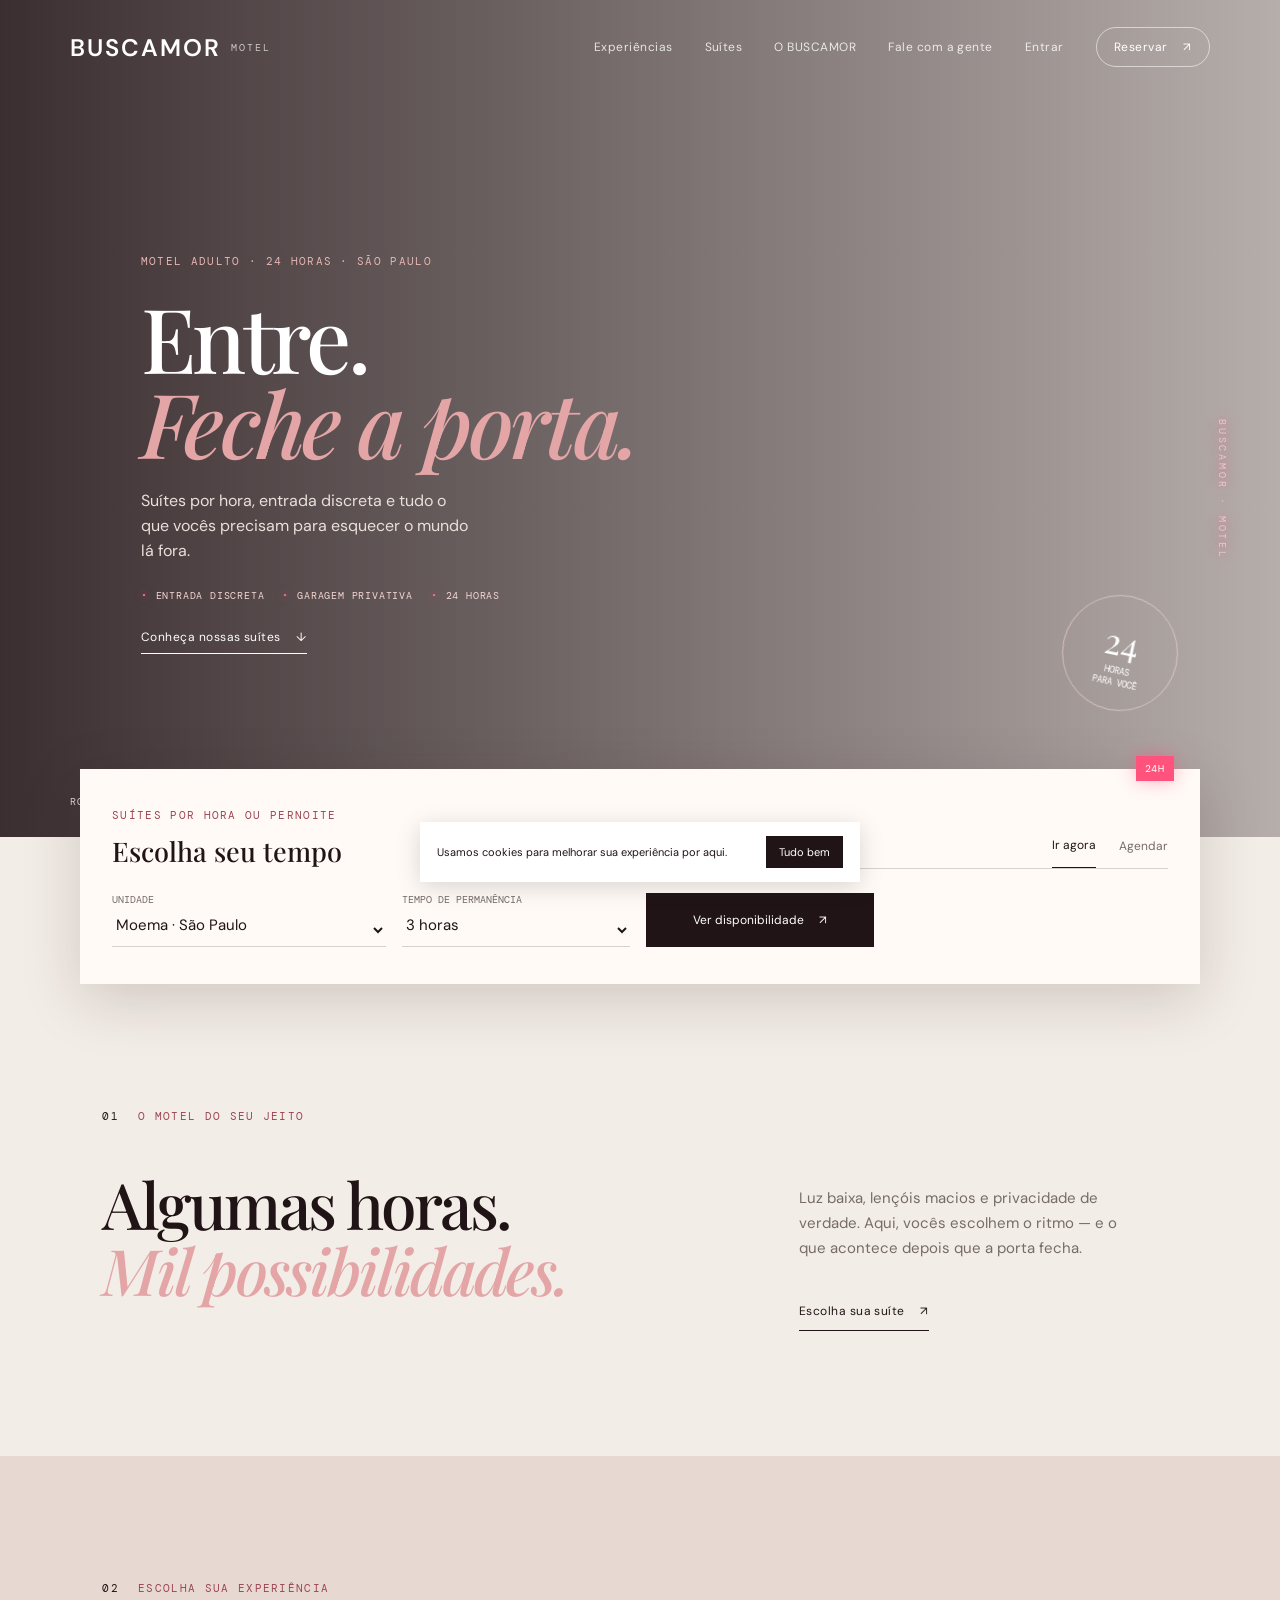
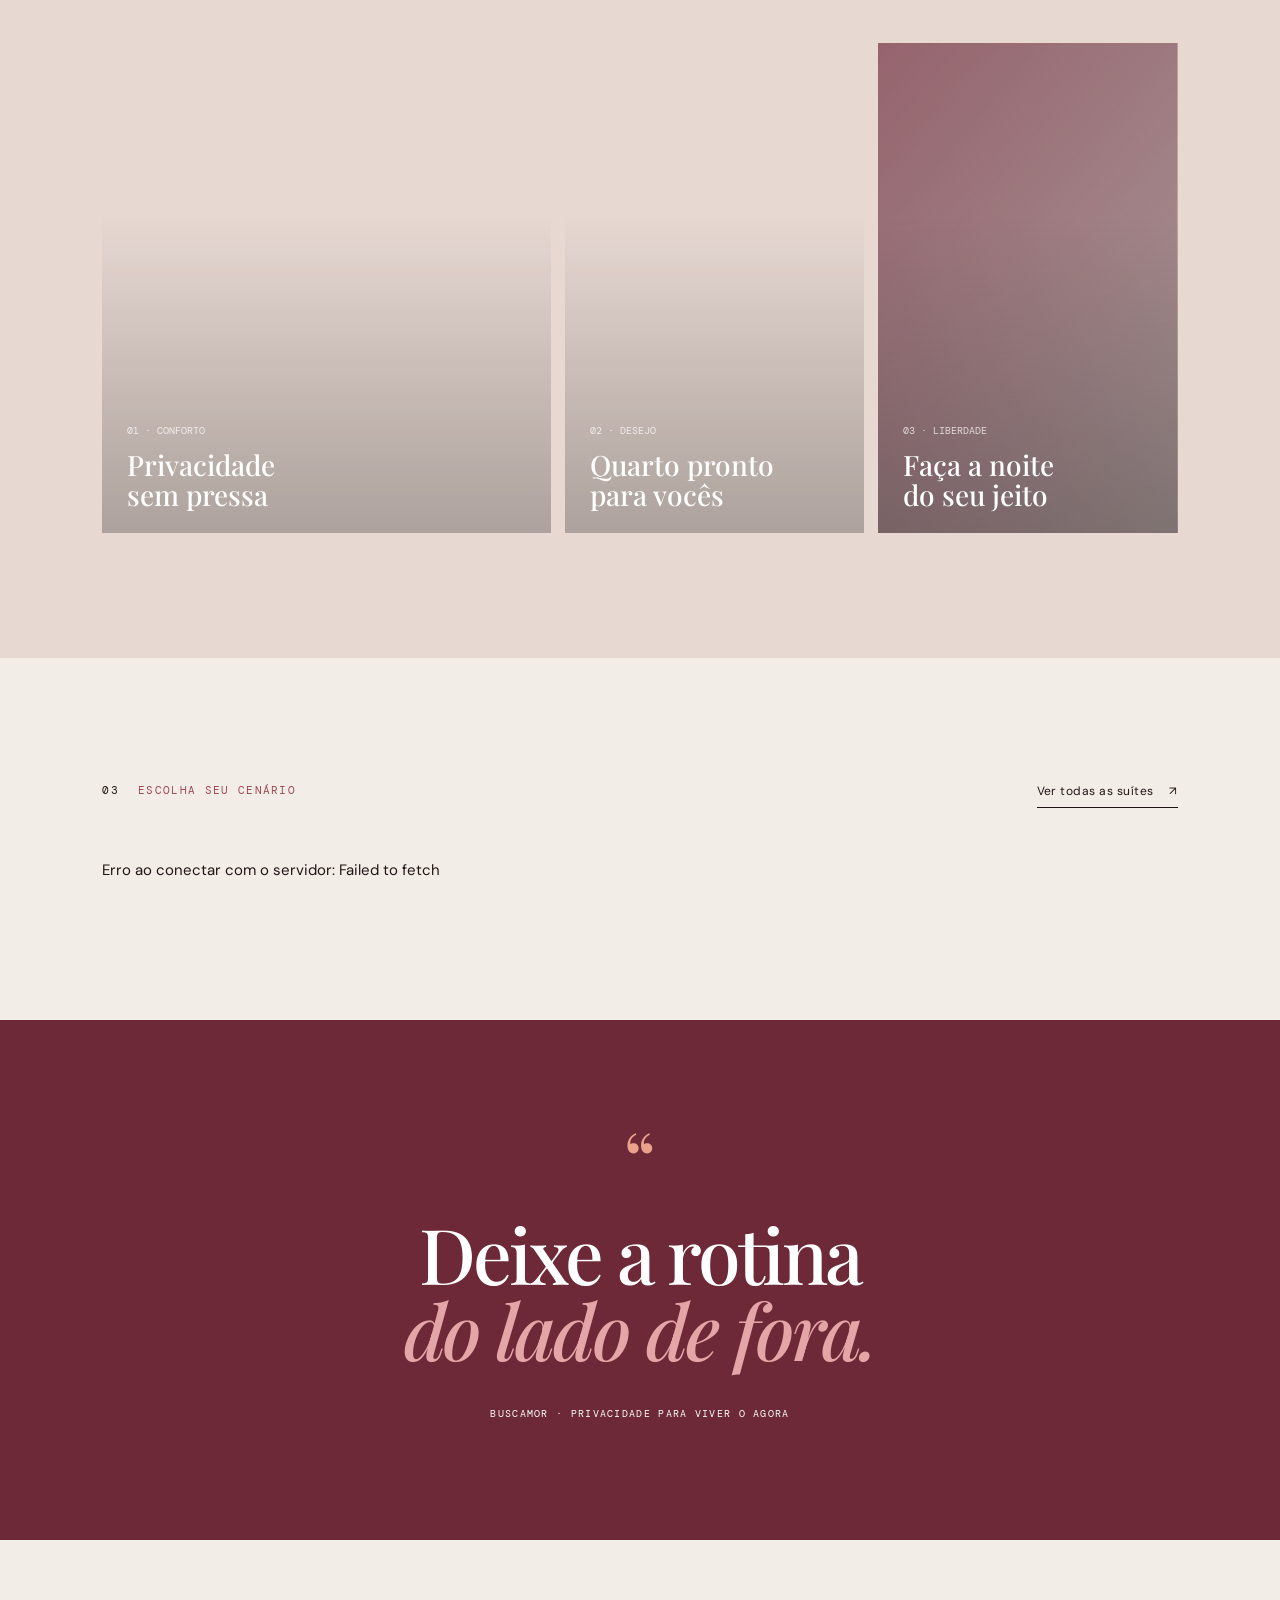
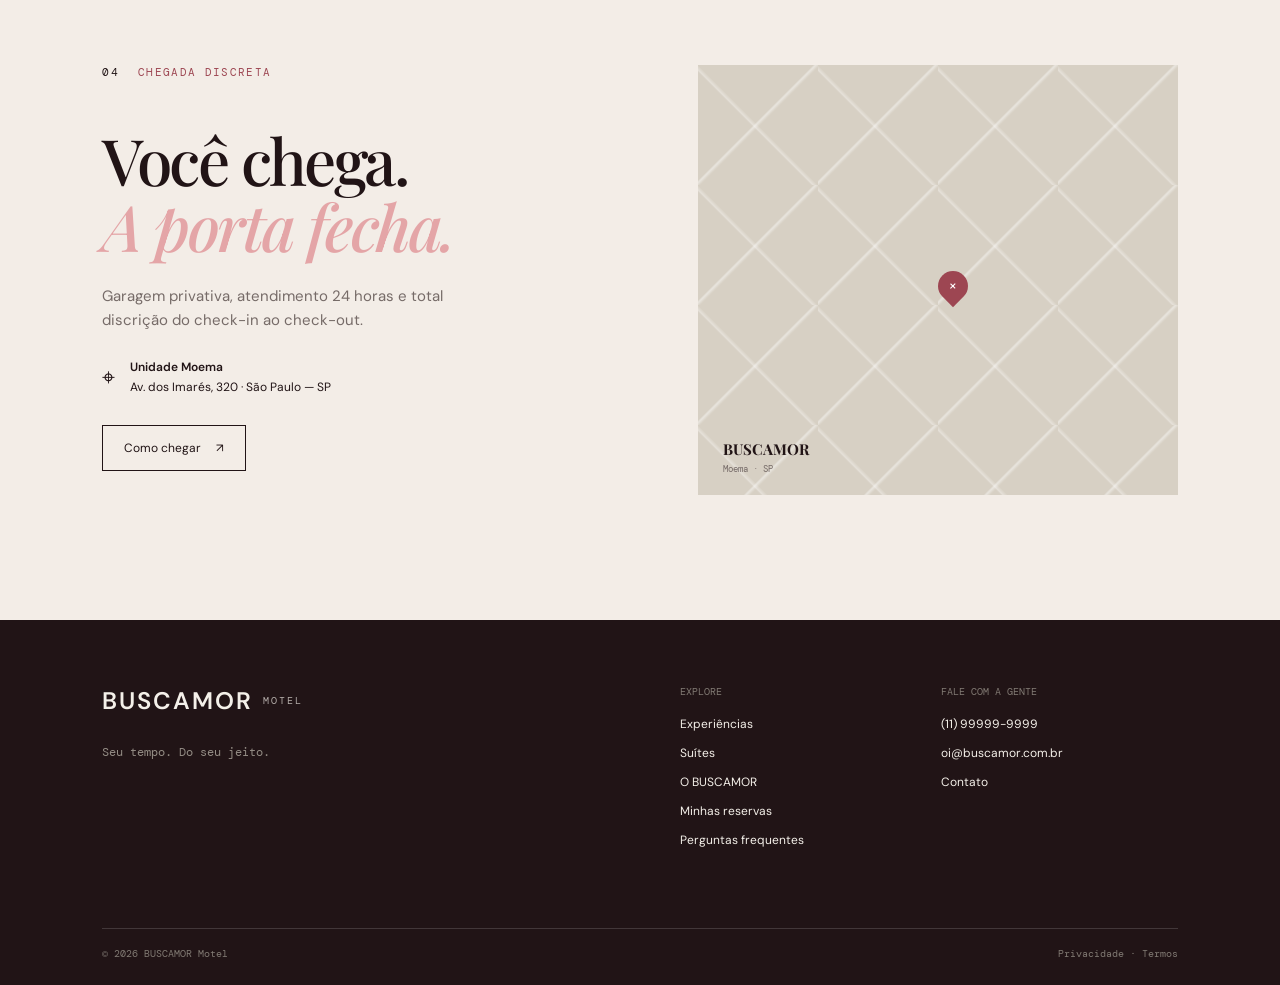
==== home/index.html @ b6597f8b "Organização e alteração no front" ====
<!doctype html>
<html lang="pt-BR">
  <head>
    <meta charset="UTF-8" />
    <meta name="viewport" content="width=device-width, initial-scale=1.0" />
    <meta name="description" content="BUSCAMOR Motel — uma experiência para sair da rotina." />
    <title>BUSCAMOR Motel | Seu tempo, do seu jeito</title>
    <link rel="preconnect" href="https://fonts.googleapis.com" />
    <link rel="preconnect" href="https://fonts.gstatic.com" crossorigin />
    <link href="https://fonts.googleapis.com/css2?family=DM+Mono:wght@400;500&family=DM+Sans:wght@400;500;600;700&family=Playfair+Display:wght@500;600&display=swap" rel="stylesheet" />
    <link rel="stylesheet" href="../shared/global.css" />
    <link rel="stylesheet" href="home.css" />
  </head>
  <body>
    <header class="site-header">
      <a class="brand" href="#inicio" aria-label="BUSCAMOR Motel - início"><span>BUSCAMOR</span><small>MOTEL</small></a>
      <button class="menu-toggle" aria-label="Abrir menu" aria-expanded="false"><span></span><span></span></button>
      <nav class="main-nav" aria-label="Navegação principal">
        <a href="#experiencias">Experiências</a>
        <a href="#suites">Suítes</a>
        <a href="#sobre">O BUSCAMOR</a>
        <a href="#contato">Fale com a gente</a>
        <a href="../account/account.html" id="navAccountLink">Entrar</a>
        <a class="nav-cta" href="#reserva">Reservar <span>↗</span></a>
      </nav>
    </header>

    <main id="inicio">
      <section class="hero">
        <div class="hero-copy">
          <p class="eyebrow">Motel adulto · 24 horas · São Paulo</p>
          <h1>Entre.<br /><em>Feche a porta.</em></h1>
          <p class="hero-description">Suítes por hora, entrada discreta e tudo o que vocês precisam para esquecer o mundo lá fora.</p>
          <div class="hero-perks" aria-label="Diferenciais do motel">
            <span>Entrada discreta</span>
            <span>Garagem privativa</span>
            <span>24 horas</span>
          </div>
          <a class="text-link" href="#suites">Conheça nossas suítes <span>↓</span></a>
        </div>
        <div class="hero-stamp" aria-hidden="true"><span>24</span><small>horas<br />para você</small></div>
        <div class="hero-scroll">Role para explorar <span>↓</span></div>
      </section>

      <section class="booking" id="reserva">
        <div class="booking-heading"><p class="eyebrow">Suítes por hora ou pernoite</p><h2>Escolha seu tempo</h2></div>
        <div class="booking-tabs" role="tablist">
          <button class="booking-tab active" data-mode="now" role="tab">Ir agora</button>
          <button class="booking-tab" data-mode="later" role="tab">Agendar</button>
        </div>
        <form class="booking-form">
          <label class="field"><span>Unidade</span><select name="unit"><option value="moema">Moema · São Paulo</option></select></label>
          <label class="field later-field hidden"><span>Data</span><input name="date" type="date" /></label>
          <label class="field later-field hidden"><span>Horário de chegada</span><input name="arrivalTime" type="time" value="21:00" /></label>
          <label class="field"><span>Tempo de permanência</span><select name="duration"><option value="3-hours">3 horas</option><option value="6-hours">6 horas</option><option value="overnight">Pernoite</option></select></label>
          <button class="button button-dark" type="submit">Ver disponibilidade <span>↗</span></button>
        </form>
        <p class="booking-feedback" aria-live="polite"></p>
      </section>

      <section class="intro section-pad reveal" id="sobre">
        <div class="section-label"><span>01</span><span>O motel do seu jeito</span></div>
        <div class="intro-grid">
          <div><h2>Algumas horas.<br /><em>Mil possibilidades.</em></h2></div>
          <div class="intro-text"><p>Luz baixa, lençóis macios e privacidade de verdade. Aqui, vocês escolhem o ritmo — e o que acontece depois que a porta fecha.</p><a class="text-link" href="#suites">Escolha sua suíte <span>↗</span></a></div>
        </div>
      </section>

      <section class="experiences section-pad reveal" id="experiencias">
        <div class="section-label"><span>02</span><span>Escolha sua experiência</span></div>
        <div class="experience-grid">
          <article class="experience-card experience-card-large"><div class="card-overlay"><span>01 · CONFORTO</span><h3>Privacidade<br />sem pressa</h3></div></article>
          <article class="experience-card experience-card-small"><div class="card-overlay"><span>02 · DESEJO</span><h3>Quarto pronto<br />para vocês</h3></div></article>
          <article class="experience-card experience-card-small card-terracotta"><div class="card-overlay"><span>03 · LIBERDADE</span><h3>Faça a noite<br />do seu jeito</h3></div></article>
        </div>
      </section>

      <section class="suites section-pad reveal" id="suites">
        <div class="suites-top"><div class="section-label"><span>03</span><span>Escolha seu cenário</span></div><a class="text-link" href="../disponibilidade/disponibilidade.html?unit=moema&arrivalTime=21%3A00&duration=3-hours" target="_blank" rel="noopener">Ver todas as suítes <span>↗</span></a></div>
        <div class="suite-grid" id="suiteGrid"></div>
      </section>

      <section class="quote-section reveal"><div class="quote-mark">“</div><blockquote>Deixe a rotina<br /><em>do lado de fora.</em></blockquote><p>BUSCAMOR · PRIVACIDADE PARA VIVER O AGORA</p></section>

      <section class="location section-pad reveal" id="contato">
        <div class="location-copy"><div class="section-label"><span>04</span><span>Chegada discreta</span></div><h2>Você chega.<br /><em>A porta fecha.</em></h2><p>Garagem privativa, atendimento 24 horas e total discrição do check-in ao check-out.</p><div class="address"><span>⌖</span><div><strong>Unidade Moema</strong><br />Av. dos Imarés, 320 · São Paulo — SP</div></div><a class="button button-outline" href="#">Como chegar <span>↗</span></a></div>
        <div class="map-placeholder"><span>+</span><div><b>BUSCAMOR</b><small>Moema · SP</small></div></div>
      </section>
    </main>

    <footer class="footer">
      <div class="footer-brand">
        <a class="brand" href="#inicio">
          <span>BUSCAMOR</span>
          <small>MOTEL</small>
        </a>
        <p>Seu tempo. Do seu jeito.</p>
      </div>
      <div class="footer-links">
        <div>
          <small>Explore</small>
          <a href="#experiencias">Experiências</a>
          <a href="#suites">Suítes</a>
          <a href="#sobre">O BUSCAMOR</a>
          <a href="../minhas-reservas/minhas-reservas.html">Minhas reservas</a>
          <a href="../faq/faq.html">Perguntas frequentes</a>
        </div>
        <div>
          <small>Fale com a gente</small>
          <a href="tel:+5511999999999">(11) 99999-9999</a>
          <a href="mailto:oi@buscamor.com.br">oi@buscamor.com.br</a>
          <a href="../contato/contato.html">Contato</a>
        </div>
      </div>
      <div class="footer-bottom">
        <span>© 2026 BUSCAMOR Motel</span>
        <span>Privacidade · Termos</span>
      </div>
    </footer>
    <div class="cookie-banner" role="dialog" aria-label="Aviso de cookies"><p>Usamos cookies para melhorar sua experiência por aqui.</p><button class="cookie-accept">Tudo bem</button></div>
    <script src="../shared/api.js"></script>
    <script src="home.js"></script>
  </body>
</html>
---- shared/global.css ----
@import url('https://fonts.googleapis.com/css2?family=DM+Mono:wght@400;500&family=DM+Sans:wght@400;500;600;700&family=Playfair+Display:wght@500;600&display=swap');

:root {
  --ink: #211416;
  --paper: #f3ede7;
  --cream: #e7d8d2;
  --orange: #9d4652;
  --muted: #766b68;
  --line: rgba(33, 20, 22, .18);
  --serif: 'Playfair Display', Georgia, serif;
  --sans: 'DM Sans', Arial, sans-serif;
  --mono: 'DM Mono', monospace;
}

* {
  box-sizing: border-box;
}

html {
  scroll-behavior: smooth;
}

body {
  margin: 0;
  background: var(--paper);
  color: var(--ink);
  font-family: var(--sans);
  font-size: 15px;
}

a {
  color: inherit;
  text-decoration: none;
}

button, select, input, textarea {
  font: inherit;
}

.site-header {
  position: absolute;
  z-index: 3;
  top: 0;
  left: 0;
  right: 0;
  display: flex;
  align-items: center;
  justify-content: space-between;
  padding: 27px 5.5vw;
  color: #fff;
}

.brand {
  display: flex;
  align-items: center;
  gap: 10px;
  font-weight: 600;
  letter-spacing: .13em;
}

.brand span {
  font-size: 24px;
}

.brand small {
  font: 10px var(--mono);
  letter-spacing: .2em;
  opacity: .7;
}

.main-nav {
  display: flex;
  align-items: center;
  gap: 32px;
  font-size: 12px;
  letter-spacing: .04em;
}

.main-nav a:not(.nav-cta) {
  opacity: .82;
}

.nav-cta {
  border: 1px solid rgba(255, 255, 255, .55);
  padding: 11px 17px;
  border-radius: 30px;
  transition: background-color .25s ease, color .25s ease;
}

.nav-cta:hover {
  background: #fff;
  color: var(--ink);
}

.nav-cta span, .text-link span, .button span {
  margin-left: 12px;
}

.menu-toggle {
  display: none;
  background: none;
  border: 0;
  color: white;
}

.eyebrow, .section-label {
  font: 11px var(--mono);
  text-transform: uppercase;
  letter-spacing: .12em;
}

.section-label {
  color: var(--orange);
  display: flex;
  gap: 19px;
  align-items: center;
  margin-bottom: 48px;
}

.section-label span:first-child {
  color: var(--ink);
}

.text-link {
  display: inline-block;
  margin-top: 27px;
  border-bottom: 1px solid currentColor;
  padding-bottom: 8px;
  font-size: 12px;
  letter-spacing: .04em;
  transition: color .25s ease, border-color .25s ease;
}

.text-link:hover {
  color: var(--orange);
  border-color: var(--orange);
}

.field {
  display: flex;
  flex-direction: column;
  gap: 8px;
}

.field span {
  font: 10px var(--mono);
  color: var(--muted);
  text-transform: uppercase;
}

.field select, .field input {
  border: 0;
  border-bottom: 1px solid var(--line);
  background: transparent;
  padding: 0 0 10px;
  color: var(--ink);
  outline: 0;
}

.button {
  border: 0;
  padding: 14px 21px;
  cursor: pointer;
  font-size: 12px;
  white-space: nowrap;
  transition: transform .25s ease, background-color .25s ease, box-shadow .25s ease;
}

.button:hover {
  transform: translateY(-3px);
  box-shadow: 0 10px 24px rgba(25, 24, 23, .18);
}

.button-dark {
  background: var(--ink);
  color: #fff;
}

.button-outline {
  display: inline-block;
  border: 1px solid var(--ink);
  margin-top: 27px;
}

.hidden {
  display: none !important;
}

.section-pad {
  padding: 125px 8vw;
}

/* App Shell & Flow Pages */
.app-page {
  min-height: 100vh;
  background: var(--paper);
}

.app-header {
  display: flex;
  align-items: center;
  justify-content: space-between;
  padding: 27px 6vw;
  background: var(--ink);
  color: #fff;
}

.app-header .brand {
  color: #fff;
}

.back-link, .step-label {
  font: 10px var(--mono);
  letter-spacing: .08em;
  text-transform: uppercase;
  opacity: .8;
}

.flow-shell {
  width: min(1120px, 86%);
  margin: 0 auto;
  padding: 90px 0 120px;
}

.compact-flow {
  max-width: 980px;
}

.flow-intro {
  max-width: 570px;
  margin-bottom: 45px;
}

.flow-intro .eyebrow {
  color: var(--orange);
}

.flow-intro h1 {
  font: 500 clamp(48px, 6vw, 78px)/.98 var(--serif);
  letter-spacing: -.05em;
  margin: 20px 0;
}

.flow-intro h1 em {
  color: var(--orange);
  font-weight: 500;
}

.flow-intro > p:last-child {
  color: var(--muted);
  line-height: 1.6;
  max-width: 380px;
}

.flow-columns {
  display: grid;
  grid-template-columns: 1.25fr .75fr;
  gap: 75px;
  align-items: start;
}

.panel-form {
  display: grid;
  gap: 25px;
  background: #fff;
  padding: 36px;
}

.panel-form .button {
  justify-self: start;
  margin-top: 8px;
}

.panel-form .field input,
.panel-form .field select,
.panel-form .field textarea {
  width: 100%;
  padding: 12px 0;
  border: 0;
  border-bottom: 1px solid var(--line);
  background: transparent;
  outline: 0;
  resize: vertical;
}

.check-line {
  display: flex;
  gap: 10px;
  align-items: center;
  font-size: 12px;
  color: var(--muted);
}

.reservation-card {
  background: var(--cream);
  padding: 28px;
}

.reservation-card h2 {
  font: 500 31px var(--serif);
  margin: 15px 0 8px;
}

.reservation-card > p {
  color: var(--muted);
  font-size: 12px;
}

.reservation-card > strong {
  display: block;
  font: 18px var(--mono);
  margin-top: 22px;
}

.mini-image {
  height: 180px;
  background-position: center;
  background-size: cover;
  margin: 18px 0;
}

.reservation-card hr {
  border: 0;
  border-top: 1px solid var(--line);
  margin: 25px 0;
}

.price-row {
  display: flex;
  justify-content: space-between;
  margin: 15px 0;
  font-size: 12px;
  color: var(--muted);
}

.price-row strong {
  color: var(--ink);
  font-family: var(--mono);
}

.price-row.total {
  border-top: 1px solid var(--line);
  padding-top: 18px;
  font-size: 14px;
  color: var(--ink);
}

.form-feedback {
  color: var(--orange);
  font-size: 12px;
}

/* Footer */
.footer {
  background: var(--ink);
  color: #f4f0e9;
  padding: 65px 8vw 25px;
  display: grid;
  grid-template-columns: 1fr 1fr;
  gap: 80px;
}

.footer-brand p {
  color: #948d85;
  font: 12px var(--mono);
  margin-top: 28px;
}

.footer-links {
  display: grid;
  grid-template-columns: 1fr 1fr;
  gap: 25px;
}

.footer-links div {
  display: flex;
  flex-direction: column;
  gap: 13px;
  font-size: 12px;
}

.footer-links small {
  color: #817a73;
  font: 10px var(--mono);
  text-transform: uppercase;
  margin-bottom: 5px;
}

.footer-bottom {
  grid-column: 1/-1;
  border-top: 1px solid rgba(255, 255, 255, .15);
  padding-top: 18px;
  display: flex;
  justify-content: space-between;
  color: #817a73;
  font: 10px var(--mono);
}

/* Reveal Animations */
.reveal {
  opacity: 0;
  transform: translateY(34px);
  transition: opacity .8s ease, transform .8s cubic-bezier(.2, .8, .2, 1);
}

.reveal.is-visible {
  opacity: 1;
  transform: none;
}

@media (prefers-reduced-motion: reduce) {
  html {
    scroll-behavior: auto;
  }
  .reveal {
    animation: none;
    opacity: 1;
    transform: none;
  }
  .button {
    transition: none;
  }
}

@media (max-width: 800px) {
  .site-header {
    padding: 23px 6vw;
  }
  .menu-toggle {
    display: flex;
    flex-direction: column;
    gap: 6px;
    padding: 8px;
  }
  .menu-toggle span {
    width: 24px;
    height: 1px;
    background: #fff;
  }
  .main-nav {
    display: none;
    position: absolute;
    top: 70px;
    left: 6vw;
    right: 6vw;
    background: var(--ink);
    padding: 22px;
    flex-direction: column;
    align-items: flex-start;
    gap: 21px;
  }
  .main-nav.open {
    display: flex;
  }
  .nav-cta {
    width: 100%;
    text-align: center;
  }
  .section-pad {
    padding: 85px 7vw;
  }
  .flow-shell {
    width: 86%;
    padding: 65px 0 80px;
  }
  .app-header {
    padding: 23px 7vw;
  }
  .flow-columns {
    grid-template-columns: 1fr;
    gap: 30px;
  }
  .panel-form {
    padding: 24px;
  }
  .footer {
    grid-template-columns: 1fr;
    gap: 50px;
    padding: 55px 7vw 22px;
  }
  .footer-bottom {
    gap: 15px;
    flex-direction: column;
  }
}

@media (max-width: 480px) {
  .footer-links {
    grid-template-columns: 1fr;
  }
}
---- home/home.css ----
.hero {
  position: relative;
  min-height: 720px;
  height: 93vh;
  background: linear-gradient(90deg, rgba(24, 10, 14, .84), rgba(24, 10, 14, .28)),
    url('https://images.unsplash.com/photo-1618773928121-c32242e63f39?auto=format&fit=crop&w=2200&q=88') center/cover;
  background-position: center var(--hero-offset, center);
  display: flex;
  align-items: center;
  padding: 150px 11vw 90px;
  color: #fff;
}

.hero:before {
  content: 'BUSCAMOR · MOTEL';
  position: absolute;
  top: 50%;
  right: 4vw;
  color: rgba(255, 205, 214, .8);
  font: 10px var(--mono);
  letter-spacing: .28em;
  writing-mode: vertical-rl;
  text-shadow: 0 0 12px rgba(255, 89, 133, .8);
}

.hero-copy {
  max-width: 620px;
  animation: hero-copy-in 1s .15s both cubic-bezier(.2, .8, .2, 1);
}

.hero .eyebrow {
  color: #e7b5b3;
  margin-bottom: 26px;
}

.hero h1 {
  font: 500 clamp(54px, 7vw, 100px)/.95 var(--serif);
  margin: 0 0 25px;
  letter-spacing: -.04em;
}

.hero h1 em, .intro h2 em, .location h2 em, .quote-section em {
  font-weight: 500;
  color: #e4a5a7;
}

.hero-description {
  max-width: 330px;
  font-size: 16px;
  line-height: 1.55;
  color: #e8e1da;
}

.hero-perks {
  display: flex;
  flex-wrap: wrap;
  gap: 9px 18px;
  margin-top: 26px;
  color: #f5d6d4;
  font: 10px var(--mono);
  text-transform: uppercase;
  letter-spacing: .08em;
}

.hero-perks span:before {
  content: '•';
  color: #ff6b91;
  margin-right: 8px;
  text-shadow: 0 0 8px #ff4778;
}

.hero-stamp {
  position: absolute;
  right: 8vw;
  bottom: 15%;
  border: 1px solid rgba(255, 220, 218, .55);
  width: 116px;
  height: 116px;
  border-radius: 50%;
  display: grid;
  place-content: center;
  text-align: center;
  transform: rotate(12deg);
  animation: stamp-in 1s .8s both cubic-bezier(.2, .8, .2, 1);
}

.hero-stamp span {
  font: 35px var(--serif);
}

.hero-stamp small {
  font: 9px var(--mono);
  text-transform: uppercase;
}

.hero-scroll {
  position: absolute;
  bottom: 27px;
  left: 5.5vw;
  font: 10px var(--mono);
  text-transform: uppercase;
  letter-spacing: .1em;
  opacity: .8;
  animation: fade-in 1s 1.1s both;
}

.hero-scroll span {
  margin-left: 17px;
  font-size: 17px;
}

.booking {
  position: relative;
  margin: -68px auto 0;
  z-index: 2;
  width: min(1120px, 89%);
  padding: 28px 32px 22px;
  background: #fffaf6;
  box-shadow: 0 16px 55px rgba(39, 17, 20, .17);
  display: grid;
  grid-template-columns: 1.2fr 1fr;
}

.booking:before {
  content: '24H';
  position: absolute;
  top: -13px;
  right: 26px;
  padding: 6px 9px;
  background: #ff527d;
  color: #fff;
  font: 10px var(--mono);
  letter-spacing: .08em;
  box-shadow: 0 0 18px rgba(255, 82, 125, .45);
}

.booking-heading h2 {
  font: 500 27px var(--serif);
  margin: 9px 0 0;
}

.booking-heading .eyebrow {
  color: var(--orange);
}

.booking-tabs {
  align-self: end;
  display: flex;
  justify-content: flex-end;
  gap: 23px;
  border-bottom: 1px solid var(--line);
  height: 34px;
}

.booking-tab {
  border: 0;
  background: none;
  color: var(--muted);
  font-size: 12px;
  padding: 0 0 12px;
  cursor: pointer;
}

.booking-tab.active {
  color: var(--ink);
  border-bottom: 1px solid var(--ink);
}

.booking-form {
  grid-column: 1/-1;
  display: grid;
  grid-template-columns: 1.2fr 1fr 1fr 1.15fr auto;
  gap: 16px;
  padding-top: 24px;
}

.booking-feedback {
  grid-column: 1/-1;
  margin: 15px 0 0;
  font-size: 12px;
  color: var(--orange);
}

.intro-grid {
  display: grid;
  grid-template-columns: 1.2fr .8fr;
  gap: 10vw;
}

.intro h2, .location h2 {
  font: 500 clamp(39px, 5vw, 68px)/1.03 var(--serif);
  letter-spacing: -.04em;
  margin: 0;
}

.intro-text {
  max-width: 330px;
  align-self: end;
  color: var(--muted);
  line-height: 1.65;
}

.intro-text .text-link {
  color: var(--ink);
}

.experiences {
  background: var(--cream);
}

.experience-grid {
  display: grid;
  grid-template-columns: 1.5fr 1fr 1fr;
  gap: 14px;
  min-height: 490px;
}

.experience-card {
  position: relative;
  min-height: 360px;
  background-size: cover;
  background-position: center;
  overflow: hidden;
  transition: transform .5s cubic-bezier(.2, .8, .2, 1), box-shadow .5s ease;
}

.experience-card:after {
  content: '';
  position: absolute;
  inset: 0;
  background: linear-gradient(180deg, transparent 35%, rgba(0, 0, 0, .5));
  opacity: .5;
  transition: opacity .4s ease;
}

.experience-card:hover {
  transform: translateY(-8px);
  box-shadow: 0 18px 35px rgba(35, 25, 18, .2);
}

.experience-card:hover:after {
  opacity: .85;
}

.experience-card-large {
  background-image: url('https://images.unsplash.com/photo-1618773928121-c32242e63f39?auto=format&fit=crop&w=1000&q=85');
}

.experience-card-small {
  background-image: url('https://images.unsplash.com/photo-1590490360182-c33d57733427?auto=format&fit=crop&w=800&q=85');
}

.card-terracotta {
  background-image: linear-gradient(130deg, rgba(90, 15, 37, .58), rgba(25, 6, 18, .3)),
    url('https://images.unsplash.com/photo-1615874694520-474822394e73?auto=format&fit=crop&w=800&q=85');
}

.card-overlay {
  position: absolute;
  inset: auto 25px 24px;
  color: #fff;
  z-index: 1;
  transition: transform .4s ease;
}

.experience-card:hover .card-overlay {
  transform: translateY(-8px);
}

.card-overlay span {
  font: 10px var(--mono);
  opacity: .75;
}

.card-overlay h3 {
  font: 500 28px/1.05 var(--serif);
  margin: 11px 0 0;
}

.suites {
  background: var(--paper);
}

.suites-top {
  display: flex;
  justify-content: space-between;
  align-items: start;
}

.suites-top .section-label {
  margin-bottom: 48px;
}

.suites-top .text-link {
  margin: 0;
}

.suite-grid {
  display: grid;
  grid-template-columns: repeat(3, 1fr);
  gap: 22px;
}

.suite-card {
  cursor: pointer;
  transition: transform .35s ease;
}

.suite-card:hover {
  transform: translateY(-7px);
}

.suite-card:focus-visible {
  outline: 2px solid var(--orange);
  outline-offset: 6px;
}

.suite-image {
  height: 350px;
  background-position: center;
  background-size: cover;
  position: relative;
  transition: transform .55s cubic-bezier(.2, .8, .2, 1);
}

.suite-card:hover .suite-image {
  transform: scale(1.025);
}

.suite-tag {
  position: absolute;
  top: 18px;
  left: 18px;
  background: #fff;
  padding: 7px 10px;
  font: 10px var(--mono);
  text-transform: uppercase;
}

.heart {
  position: absolute;
  right: 16px;
  top: 14px;
  border: 0;
  background: #fff;
  width: 33px;
  height: 33px;
  border-radius: 50%;
  font-size: 20px;
  cursor: pointer;
  transition: transform .25s ease, background-color .25s ease;
}

.heart:hover {
  transform: scale(1.12);
}

.heart.selected {
  background: var(--orange);
  color: white;
}

.suite-info {
  display: flex;
  justify-content: space-between;
  padding: 18px 0;
  border-bottom: 1px solid var(--line);
  gap: 10px;
}

.suite-info h3 {
  font: 500 24px var(--serif);
  margin: 0 0 7px;
}

.suite-info p {
  margin: 0;
  color: var(--muted);
  font-size: 11px;
}

.suite-info strong {
  text-align: right;
  font: 10px var(--mono);
  color: var(--muted);
  font-weight: 400;
  line-height: 1.5;
  white-space: nowrap;
}

.suite-info b {
  font-size: 15px;
  color: var(--ink);
}

.quote-section {
  background: #6d2937;
  color: #fff;
  min-height: 520px;
  display: grid;
  place-content: center;
  text-align: center;
}

.quote-mark {
  font: 80px var(--serif);
  line-height: .7;
  color: #eaa28a;
  animation: quote-float 3s ease-in-out infinite;
}

.quote-section blockquote {
  font: 500 clamp(40px, 6vw, 78px)/.98 var(--serif);
  letter-spacing: -.04em;
  margin: 30px 0;
}

.quote-section p {
  font: 10px var(--mono);
  letter-spacing: .13em;
}

.location {
  display: grid;
  grid-template-columns: 1fr 1fr;
  gap: 9vw;
}

.location-copy > p {
  max-width: 370px;
  color: var(--muted);
  line-height: 1.6;
  margin: 25px 0;
}

.address {
  display: flex;
  gap: 15px;
  align-items: center;
  font-size: 12px;
  line-height: 1.7;
}

.address > span {
  font-size: 23px;
}

.address strong {
  font-weight: 600;
}

.map-placeholder {
  min-height: 430px;
  background: #d7d0c4;
  position: relative;
  background-image: linear-gradient(135deg, transparent 48%, rgba(255, 255, 255, .45) 49%, transparent 51%),
    linear-gradient(45deg, transparent 47%, rgba(255, 255, 255, .35) 48%, transparent 50%);
  background-size: 120px 120px;
}

.map-placeholder > span {
  position: absolute;
  top: 48%;
  left: 50%;
  background: var(--orange);
  color: #fff;
  border-radius: 50% 50% 50% 0;
  transform: rotate(-45deg);
  width: 30px;
  height: 30px;
  text-align: center;
  padding-top: 4px;
  animation: pin-pulse 2s ease-in-out infinite;
}

.map-placeholder div {
  position: absolute;
  left: 25px;
  bottom: 20px;
  display: flex;
  flex-direction: column;
  font: 15px var(--serif);
}

.map-placeholder small {
  font: 9px var(--mono);
  color: var(--muted);
  margin-top: 4px;
}

.cookie-banner {
  position: fixed;
  bottom: 18px;
  left: 50%;
  transform: translateX(-50%);
  z-index: 5;
  width: min(440px, 90%);
  display: flex;
  justify-content: space-between;
  align-items: center;
  gap: 18px;
  background: #fff;
  padding: 14px 17px;
  box-shadow: 0 5px 25px rgba(0, 0, 0, .15);
  font-size: 11px;
}

.cookie-banner p {
  margin: 0;
}

.cookie-accept {
  border: 0;
  background: var(--ink);
  color: #fff;
  padding: 9px 13px;
  font-size: 11px;
  cursor: pointer;
}

@keyframes hero-copy-in {
  from { opacity: 0; transform: translateY(28px); }
  to { opacity: 1; transform: none; }
}

@keyframes stamp-in {
  from { opacity: 0; transform: scale(.7) rotate(-8deg); }
  to { opacity: 1; transform: scale(1) rotate(12deg); }
}

@keyframes fade-in {
  from { opacity: 0; }
  to { opacity: .8; }
}

@keyframes quote-float {
  0%, 100% { transform: translateY(0); }
  50% { transform: translateY(-8px); }
}

@keyframes pin-pulse {
  0%, 100% { box-shadow: 0 0 0 0 rgba(200, 97, 63, .35); }
  50% { box-shadow: 0 0 0 12px rgba(200, 97, 63, 0); }
}

@media (prefers-reduced-motion: reduce) {
  .hero-copy, .hero-stamp, .hero-scroll, .quote-mark, .map-placeholder > span {
    animation: none;
    opacity: 1;
    transform: none;
  }
  .experience-card, .suite-card, .suite-image {
    transition: none;
  }
}

@media (max-width: 800px) {
  .hero:before { display: none; }
  .hero {
    min-height: 680px;
    padding: 140px 9vw 80px;
  }
  .hero-stamp {
    right: 7vw;
    bottom: 8%;
    width: 85px;
    height: 85px;
  }
  .hero-stamp span { font-size: 27px; }
  .hero h1 { font-size: 60px; }
  .hero-perks {
    max-width: 280px;
    line-height: 1.6;
  }
  .booking {
    grid-template-columns: 1fr;
    padding: 25px 20px;
    margin-top: -35px;
  }
  .booking-tabs {
    justify-content: flex-start;
    margin-top: 22px;
  }
  .booking-form { grid-template-columns: 1fr 1fr; }
  .booking-form .button { grid-column: 1/-1; }
  .intro-grid, .location {
    grid-template-columns: 1fr;
    gap: 35px;
  }
  .experience-grid {
    grid-template-columns: 1fr 1fr;
    min-height: 0;
  }
  .experience-card-large { grid-column: 1/-1; }
  .experience-card { min-height: 270px; }
  .suite-grid {
    display: flex;
    overflow-x: auto;
    margin-right: -7vw;
    padding-right: 7vw;
  }
  .suite-card { min-width: 78vw; }
  .suite-image { height: 330px; }
  .location { gap: 45px; }
  .map-placeholder { min-height: 320px; }
  .cookie-banner { bottom: 10px; }
}

@media (max-width: 480px) {
  .hero h1 { font-size: 52px; }
  .hero-description { font-size: 14px; }
  .booking-form { grid-template-columns: 1fr; }
  .booking-form .button { grid-column: auto; }
  .experience-grid { display: block; }
  .experience-card { margin-bottom: 14px; }
  .experience-card-large { min-height: 340px; }
  .experience-card-small { min-height: 260px; }
  .suites-top .text-link { font-size: 0; }
  .suites-top .text-link span { font-size: 18px; }
}
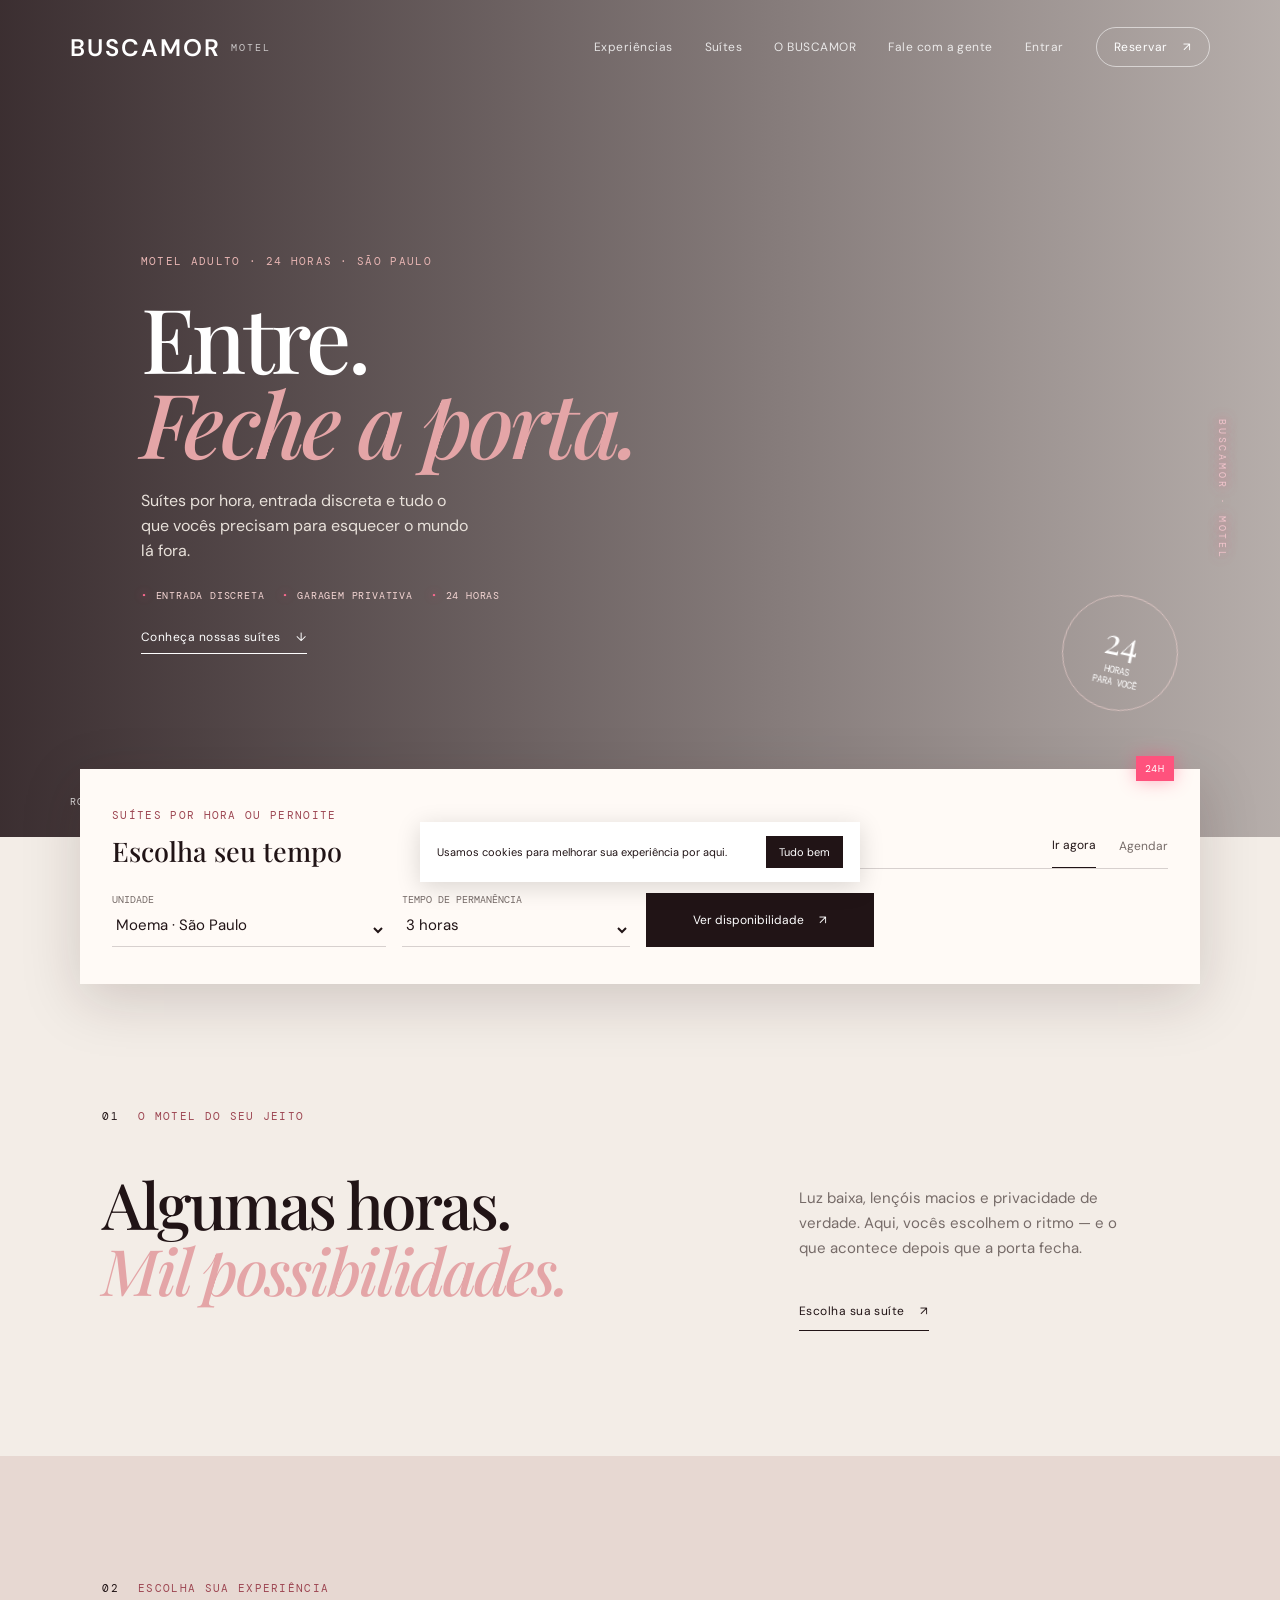
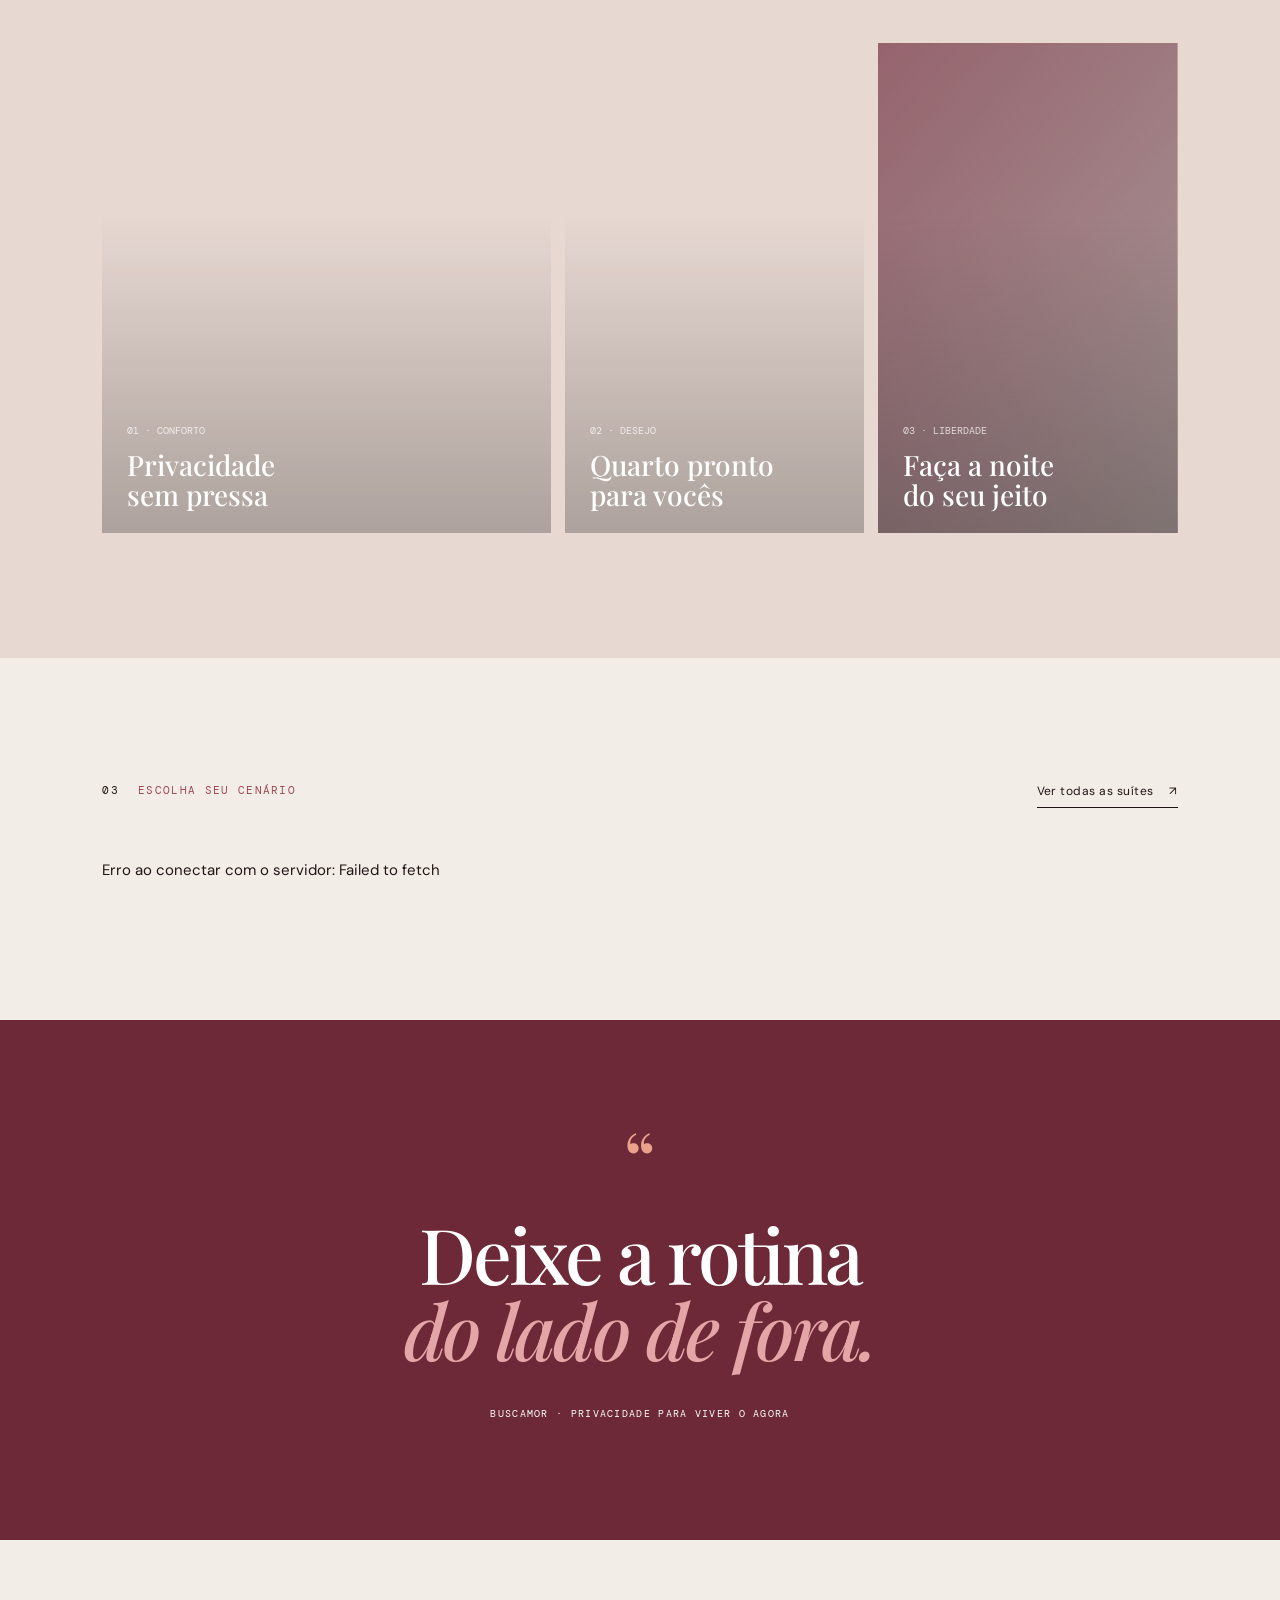
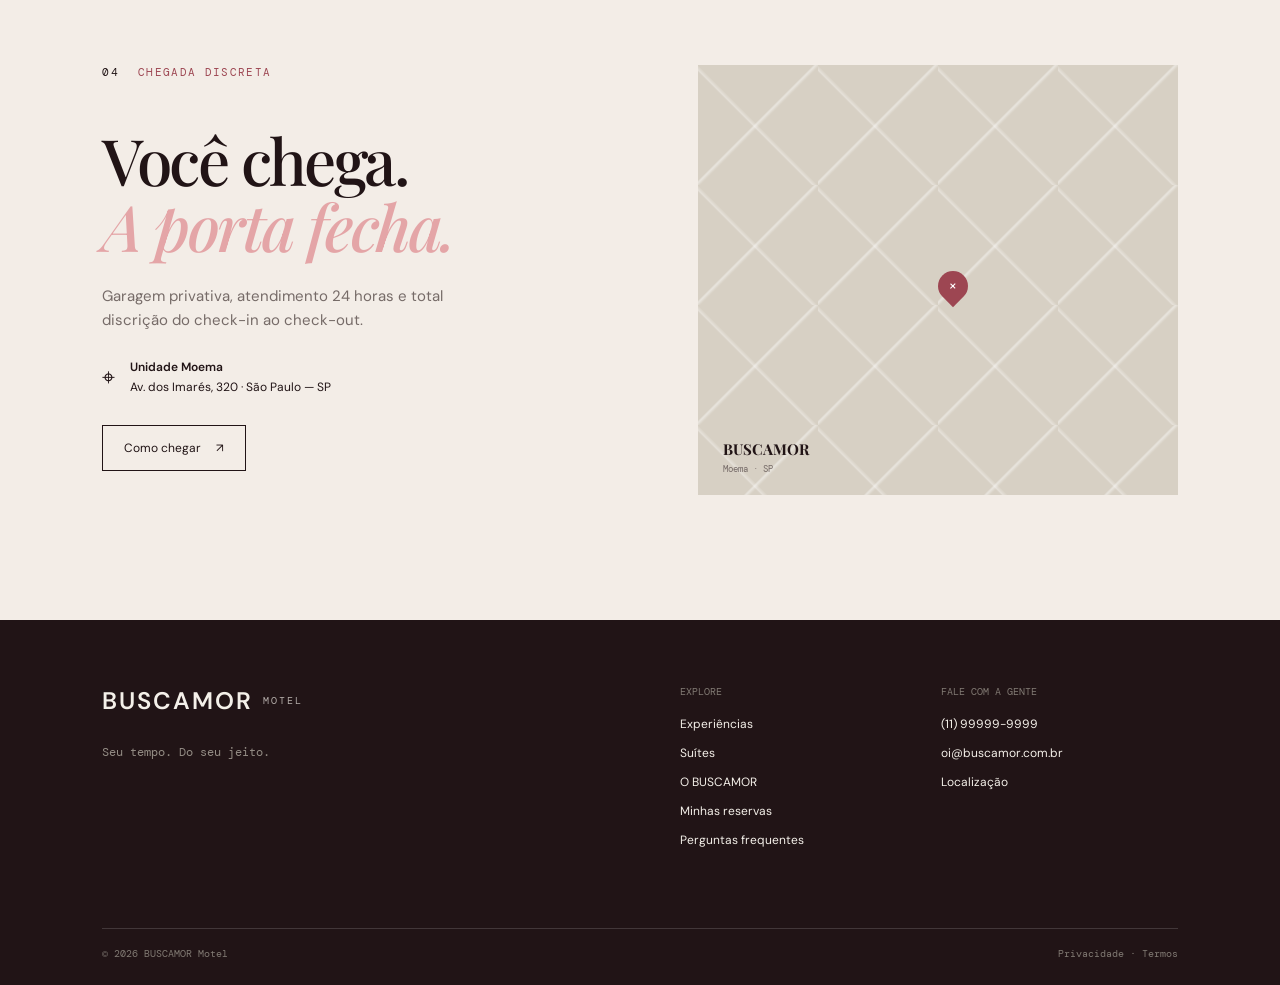
==== commit b4524316: "removido a tela contatos" ====
--- a/home/index.html
+++ b/home/index.html
@@ -109,7 +109,7 @@
           <small>Fale com a gente</small>
           <a href="tel:+5511999999999">(11) 99999-9999</a>
           <a href="mailto:oi@buscamor.com.br">oi@buscamor.com.br</a>
-          <a href="../contato/contato.html">Contato</a>
+          <a href="#contato">Localização</a>
         </div>
       </div>
       <div class="footer-bottom">
